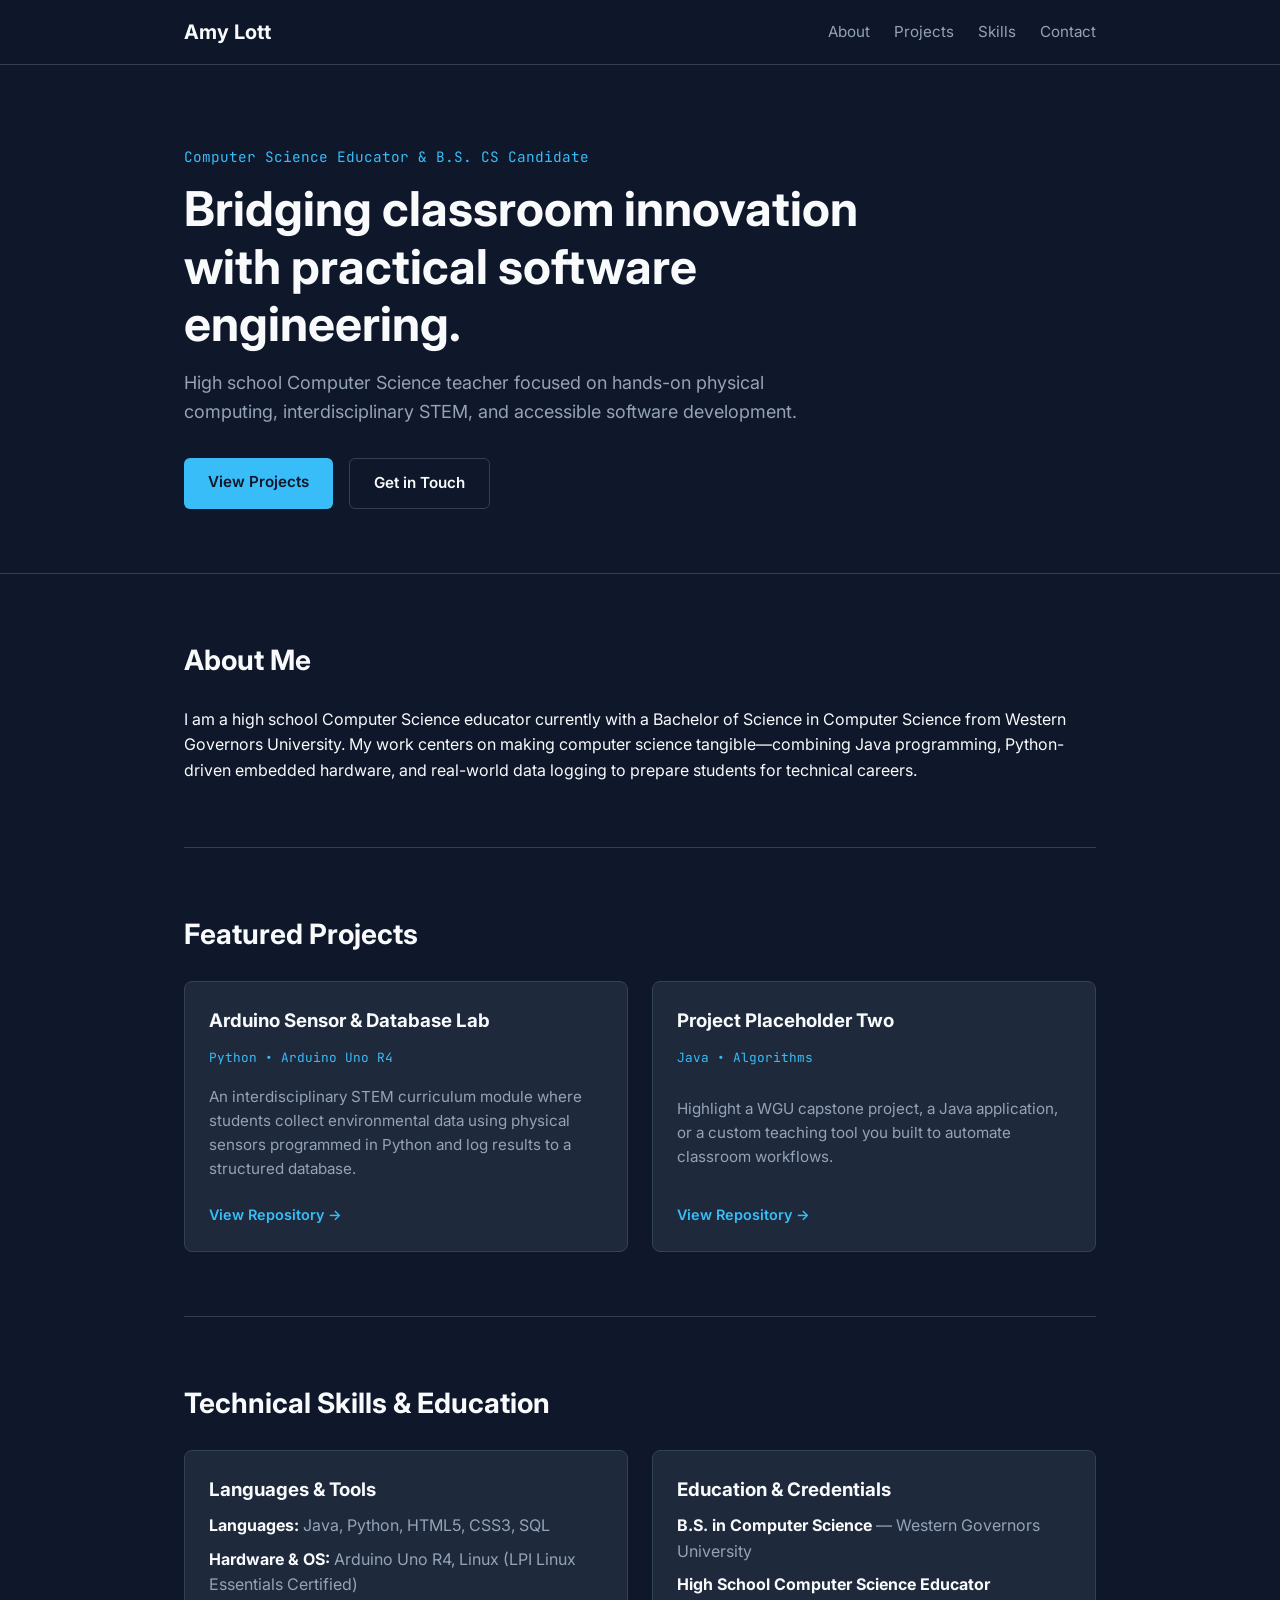
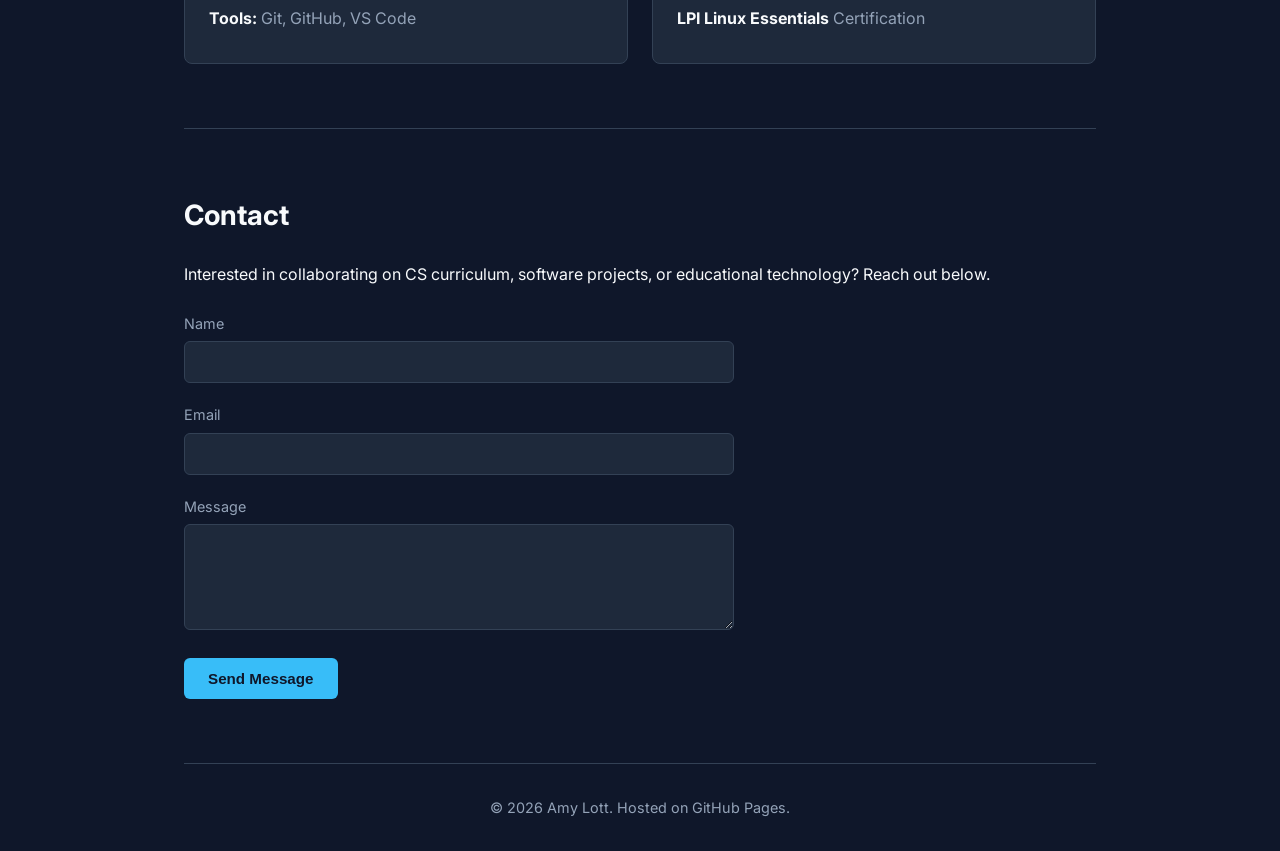
==== index.html @ 056e86eb "Fix HTML entity encoding in index.html" ====
<!DOCTYPE html>
<html lang="en">
<head>
  <meta charset="UTF-8">
  <meta name="viewport" content="width=device-width, initial-scale=1.0">
  <title>Amy Lott | Computer Science Educator & Developer</title>
  <link rel="stylesheet" href="style.css">
  <link rel="preconnect" href="https://fonts.googleapis.com">
  <link href="https://fonts.googleapis.com/css2?family=Inter:wght@400;600;700&family=JetBrains+Mono:wght@400;600&display=swap" rel="stylesheet">
</head>
<body>

  <nav class="navbar">
    <div class="container nav-content">
      <a href="#" class="logo">Amy Lott</a>
      <ul class="nav-links">
        <li><a href="#about">About</a></li>
        <li><a href="#projects">Projects</a></li>
        <li><a href="#skills">Skills</a></li>
        <li><a href="#contact">Contact</a></li>
      </ul>
    </div>
  </nav>

  <header class="hero">
    <div class="container">
      <p class="eyebrow">Computer Science Educator &amp; B.S. CS Candidate</p>
      <h1>Bridging classroom innovation with practical software engineering.</h1>
      <p class="subtitle">High school Computer Science teacher focused on hands-on physical computing, 
        interdisciplinary STEM, and accessible software development.</p>
      <div class="hero-buttons">
        <a href="#projects" class="btn primary">View Projects</a>
        <a href="#contact" class="btn secondary">Get in Touch</a>
      </div>
    </div>
  </header>

  <main class="container">
    
    <section id="about" class="section">
      <h2>About Me</h2>
      <p>
        I am a high school Computer Science educator currently with a Bachelor of Science in Computer Science from 
        Western Governors University. My work centers on making computer science tangible—combining Java programming, 
        Python-driven embedded hardware, and real-world data logging to prepare students for technical careers.
      </p>
    </section>

    <section id="projects" class="section">
      <h2>Featured Projects</h2>
      <div class="grid">
        
        <article class="card">
          <div class="card-header">
            <h3>Arduino Sensor &amp; Database Lab</h3>
            <span class="tag">Python • Arduino Uno R4</span>
          </div>
          <p>An interdisciplinary STEM curriculum module where students collect environmental data using physical 
            sensors programmed in Python and log results to a structured database.</p>
          <div class="card-links">
            <a href="https://github.com/AmyLott" target="_blank" rel="noopener">View Repository &rarr;</a>
          </div>
        </article>

        <article class="card">
          <div class="card-header">
            <h3>Project Placeholder Two</h3>
            <span class="tag">Java • Algorithms</span>
          </div>
          <p>Highlight a WGU capstone project, a Java application, or a custom teaching tool you built to automate classroom workflows.</p>
          <div class="card-links">
            <a href="https://github.com/AmyLott/arduino-sensor-sql-logger" target="_blank" rel="noopener">View Repository &rarr;</a>
          </div>
        </article>

      </div>
    </section>

    <section id="skills" class="section">
      <h2>Technical Skills &amp; Education</h2>
      <div class="grid">
        <div class="card">
          <h3>Languages &amp; Tools</h3>
          <ul class="skill-list">
            <li><strong>Languages:</strong> Java, Python, HTML5, CSS3, SQL</li>
            <li><strong>Hardware &amp; OS:</strong> Arduino Uno R4, Linux (LPI Linux Essentials Certified)</li>
            <li><strong>Tools:</strong> Git, GitHub, VS Code</li>
          </ul>
        </div>
        <div class="card">
          <h3>Education &amp; Credentials</h3>
          <ul class="skill-list">
            <li><strong>B.S. in Computer Science</strong> — Western Governors University</li>
            <li><strong>High School Computer Science Educator</strong></li>
            <li><strong>LPI Linux Essentials</strong> Certification</li>
          </ul>
        </div>
      </div>
    </section>

    <section id="contact" class="section">
      <h2>Contact</h2>
      <p>Interested in collaborating on CS curriculum, software projects, or educational technology? Reach out below.</p>
      
      <!-- Replace YOUR_FORM_ID with a free endpoint from Formspree.io, or use direct links -->
      <form action="https://formspree.io/f/YOUR_FORM_ID" method="POST" class="contact-form">
        <div class="form-group">
          <label for="name">Name</label>
          <input type="text" id="name" name="name" required>
        </div>
        <div class="form-group">
          <label for="email">Email</label>
          <input type="email" id="email" name="email" required>
        </div>
        <div class="form-group">
          <label for="message">Message</label>
          <textarea id="message" name="message" rows="5" required></textarea>
        </div>
        <button type="submit" class="btn primary">Send Message</button>
      </form>
    </section>

  </main>

  <footer>
    <div class="container">
      <p>&copy; 2026 Amy Lott. Hosted on GitHub Pages.</p>
    </div>
  </footer>

</body>
</html>
---- style.css ----
:root {
  --bg: #0f172a;
  --surface: #1e293b;
  --text: #f8fafc;
  --text-muted: #94a3b8;
  --accent: #38bdf8;
  --accent-hover: #0284c7;
  --border: #334155;
}

* {
  box-sizing: border-box;
  margin: 0;
  padding: 0;
}

html {
  scroll-behavior: smooth;
}

body {
  font-family: 'Inter', -apple-system, BlinkMacSystemFont, sans-serif;
  background-color: var(--bg);
  color: var(--text);
  line-height: 1.6;
}

.container {
  max-width: 960px;
  margin: 0 auto;
  padding: 0 1.5rem;
}

/* Navigation */
.navbar {
  position: sticky;
  top: 0;
  background: rgba(15, 23, 42, 0.9);
  backdrop-filter: blur(8px);
  border-bottom: 1px solid var(--border);
  z-index: 100;
}

.nav-content {
  display: flex;
  justify-content: space-between;
  align-items: center;
  height: 4rem;
}

.logo {
  font-weight: 700;
  font-size: 1.25rem;
  color: var(--text);
  text-decoration: none;
}

.nav-links {
  display: flex;
  list-style: none;
  gap: 1.5rem;
}

.nav-links a {
  color: var(--text-muted);
  text-decoration: none;
  font-size: 0.95rem;
  transition: color 0.2s;
}

.nav-links a:hover {
  color: var(--accent);
}

/* Hero Section */
.hero {
  padding: 5rem 0 4rem;
  border-bottom: 1px solid var(--border);
}

.eyebrow {
  font-family: 'JetBrains Mono', monospace;
  color: var(--accent);
  font-size: 0.9rem;
  margin-bottom: 0.75rem;
}

.hero h1 {
  font-size: clamp(2rem, 4vw, 3rem);
  line-height: 1.2;
  margin-bottom: 1rem;
  max-width: 750px;
}

.subtitle {
  color: var(--text-muted);
  font-size: 1.125rem;
  max-width: 650px;
  margin-bottom: 2rem;
}

.hero-buttons {
  display: flex;
  gap: 1rem;
}

.btn {
  display: inline-block;
  padding: 0.75rem 1.5rem;
  border-radius: 6px;
  font-weight: 600;
  text-decoration: none;
  cursor: pointer;
  border: none;
  font-size: 0.95rem;
  transition: all 0.2s;
}

.btn.primary {
  background-color: var(--accent);
  color: #0f172a;
}

.btn.primary:hover {
  background-color: var(--accent-hover);
  color: #fff;
}

.btn.secondary {
  background-color: transparent;
  color: var(--text);
  border: 1px solid var(--border);
}

.btn.secondary:hover {
  border-color: var(--accent);
  color: var(--accent);
}

/* Sections & Cards */
.section {
  padding: 4rem 0;
  border-bottom: 1px solid var(--border);
}

.section h2 {
  font-size: 1.75rem;
  margin-bottom: 1.5rem;
}

.grid {
  display: grid;
  grid-template-columns: repeat(auto-fit, minmax(300px, 1fr));
  gap: 1.5rem;
}

.card {
  background-color: var(--surface);
  border: 1px solid var(--border);
  border-radius: 8px;
  padding: 1.5rem;
  display: flex;
  flex-direction: column;
  justify-content: space-between;
}

.card h3 {
  margin-bottom: 0.5rem;
}

.tag {
  display: inline-block;
  font-family: 'JetBrains Mono', monospace;
  font-size: 0.8rem;
  color: var(--accent);
  margin-bottom: 1rem;
}

.card p {
  color: var(--text-muted);
  font-size: 0.95rem;
  margin-bottom: 1.25rem;
}

.card-links a {
  color: var(--accent);
  text-decoration: none;
  font-weight: 600;
  font-size: 0.9rem;
}

.skill-list {
  list-style: none;
  color: var(--text-muted);
}

.skill-list li {
  margin-bottom: 0.5rem;
}

.skill-list strong {
  color: var(--text);
}

/* Contact Form */
.contact-form {
  max-width: 550px;
  margin-top: 1.5rem;
}

.form-group {
  margin-bottom: 1.25rem;
}

.form-group label {
  display: block;
  margin-bottom: 0.4rem;
  font-size: 0.9rem;
  color: var(--text-muted);
}

.form-group input,
.form-group textarea {
  width: 100%;
  padding: 0.75rem;
  border-radius: 6px;
  border: 1px solid var(--border);
  background-color: var(--surface);
  color: var(--text);
  font-family: inherit;
}

.form-group input:focus,
.form-group textarea:focus {
  outline: none;
  border-color: var(--accent);
}

footer {
  padding: 2rem 0;
  text-align: center;
  color: var(--text-muted);
  font-size: 0.9rem;
}
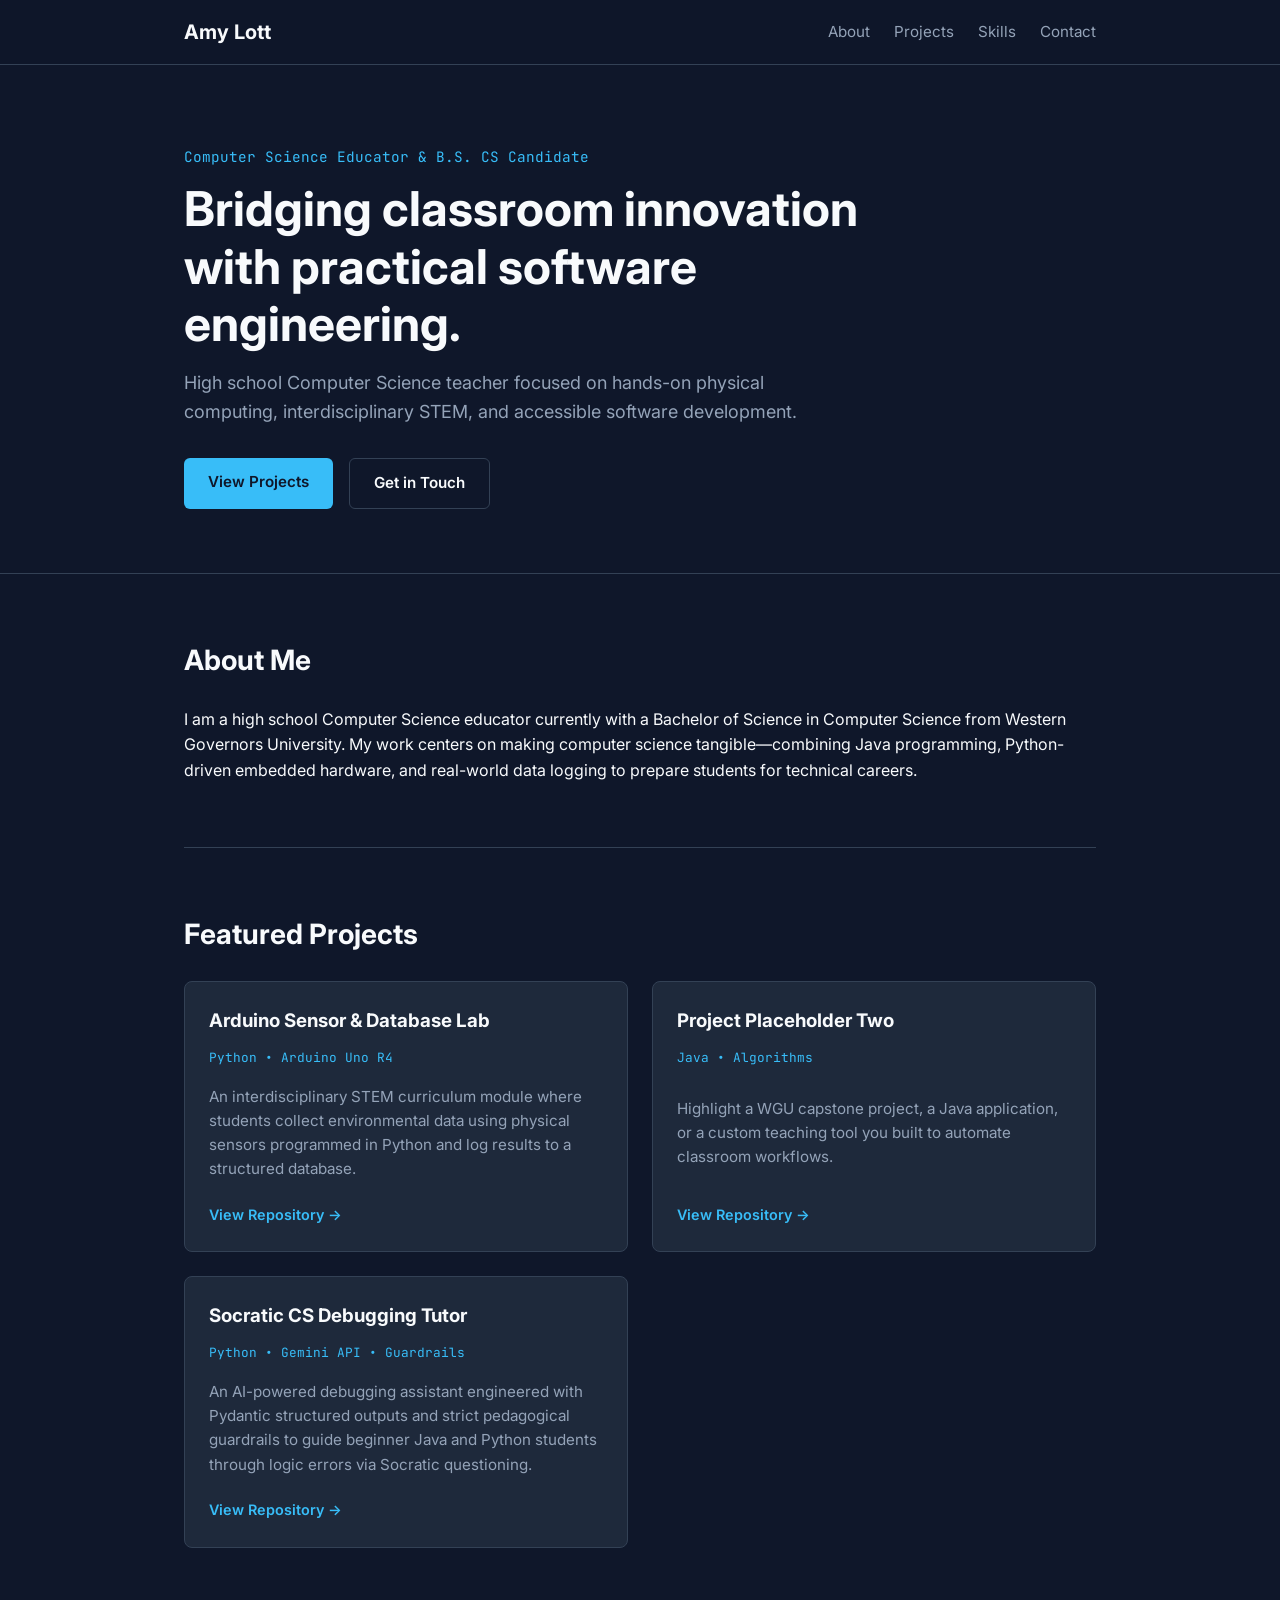
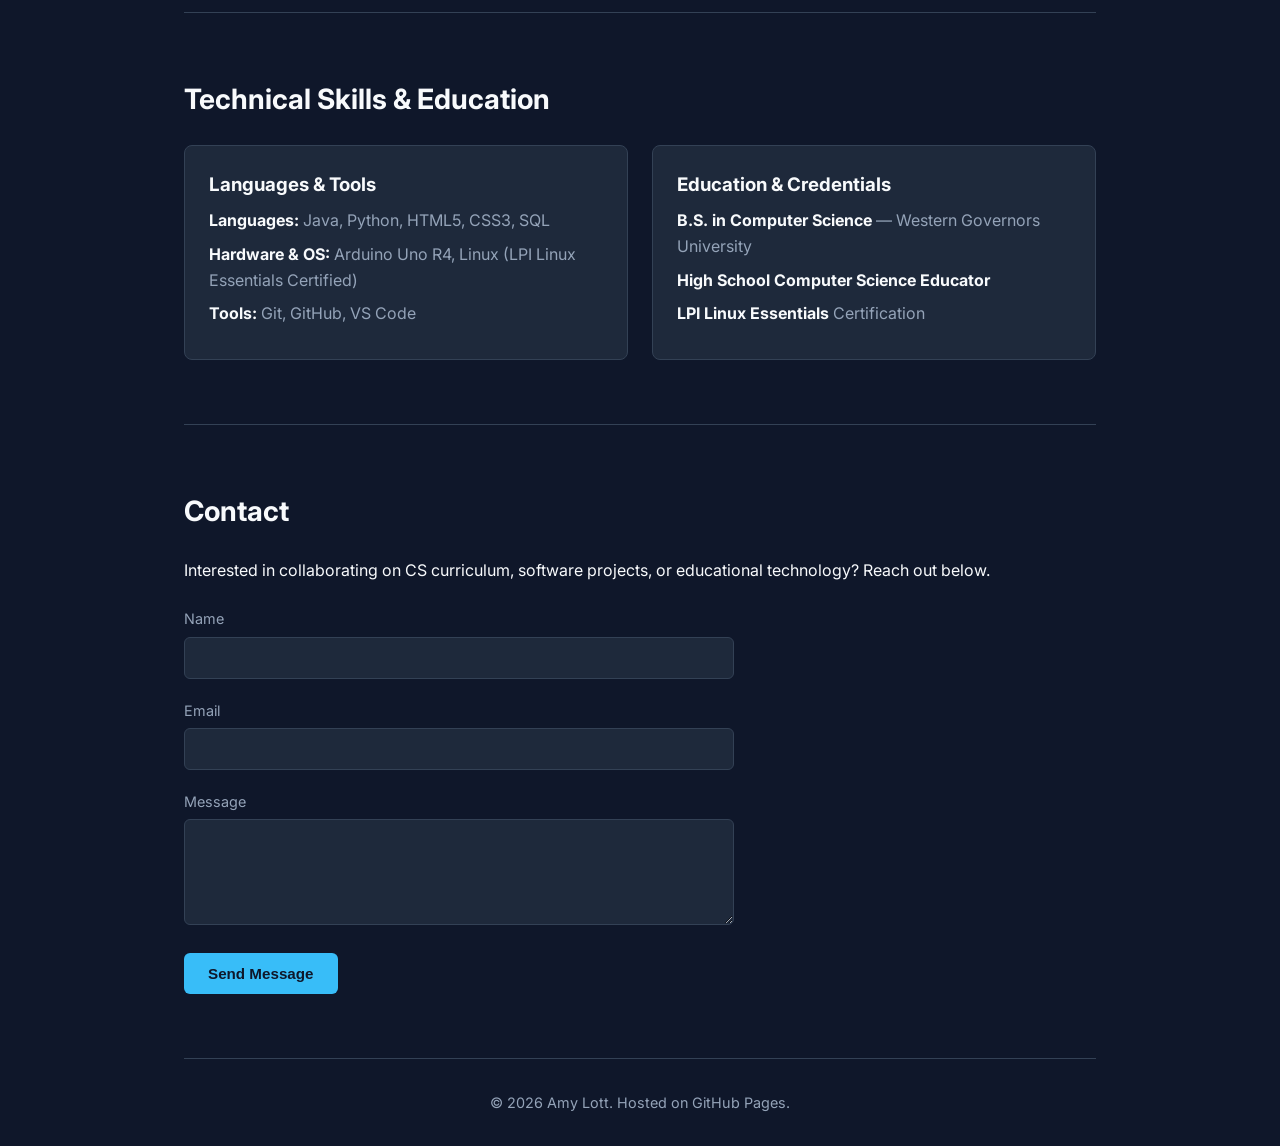
==== commit 8748aaf1: "Add new project: Socratic CS Debugging Tutor Added a new project section for 'Socratic CS Debugging " ====
--- a/index.html
+++ b/index.html
@@ -58,7 +58,7 @@
           <p>An interdisciplinary STEM curriculum module where students collect environmental data using physical 
             sensors programmed in Python and log results to a structured database.</p>
           <div class="card-links">
-            <a href="https://github.com/AmyLott" target="_blank" rel="noopener">View Repository &rarr;</a>
+            <a href="https://github.com/AmyLott/arduino-sensor-sql-logger" target="_blank" rel="noopener">View Repository &rarr;</a>
           </div>
         </article>
 
@@ -69,9 +69,20 @@
           </div>
           <p>Highlight a WGU capstone project, a Java application, or a custom teaching tool you built to automate classroom workflows.</p>
           <div class="card-links">
-            <a href="https://github.com/AmyLott/arduino-sensor-sql-logger" target="_blank" rel="noopener">View Repository &rarr;</a>
+            <a href="https://github.com/AmyLott/java-mastery-tracker" target="_blank" rel="noopener">View Repository &rarr;</a>
           </div>
         </article>
+
+        <article class="card">
+  <div class="card-header">
+    <h3>Socratic CS Debugging Tutor</h3>
+    <span class="tag">Python • Gemini API • Guardrails</span>
+  </div>
+  <p>An AI-powered debugging assistant engineered with Pydantic structured outputs and strict pedagogical guardrails to guide beginner Java and Python students through logic errors via Socratic questioning.</p>
+  <div class="card-links">
+    <a href="https://github.com/AmyLott/socratic-cs-tutor" target="_blank" rel="noopener">View Repository &rarr;</a>
+  </div>
+</article>
 
       </div>
     </section>
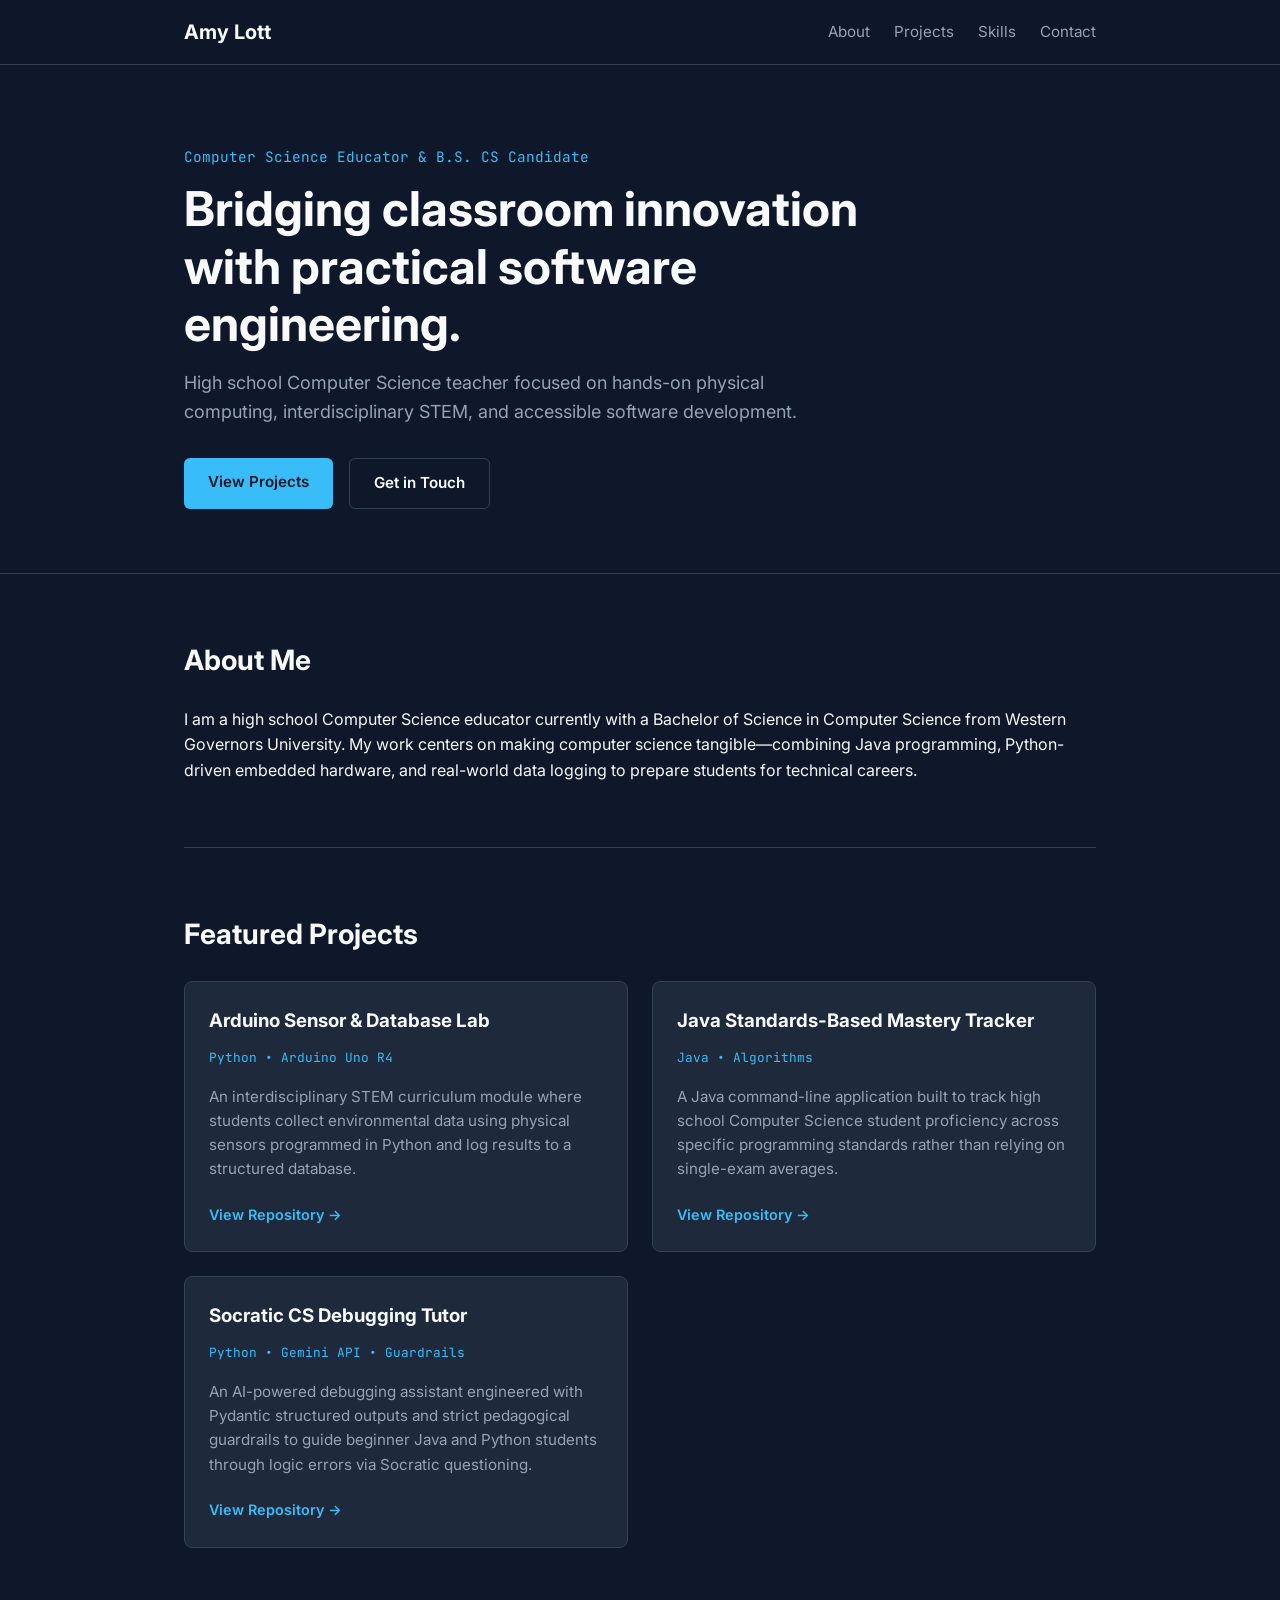
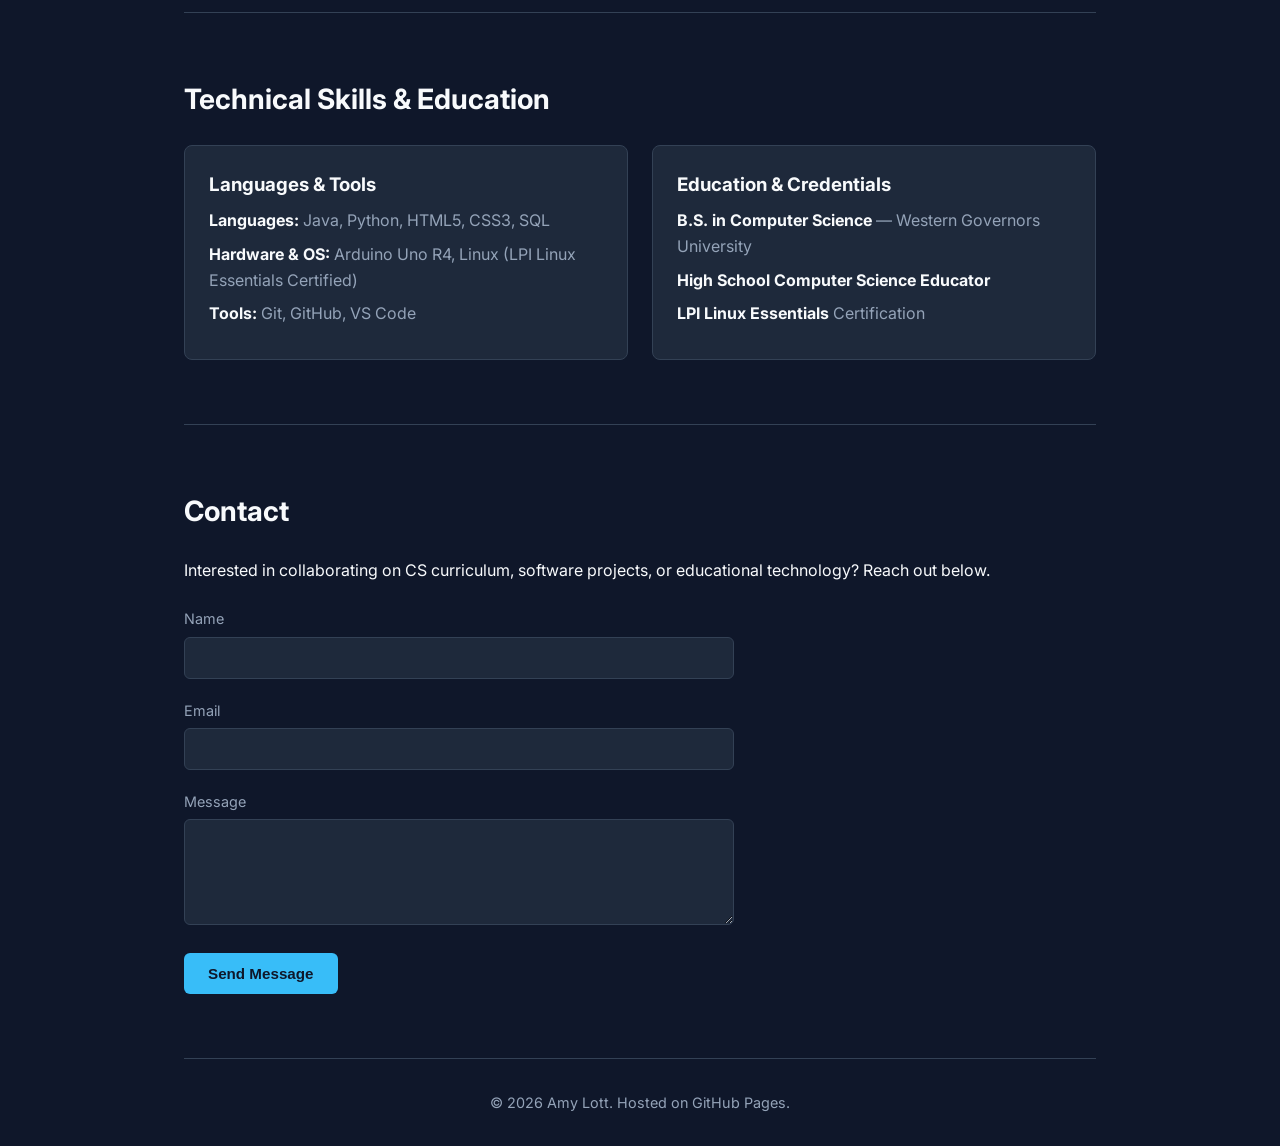
==== commit 0e3326cc: "Fix HTML encoding issues in index.html" ====
--- a/index.html
+++ b/index.html
@@ -64,10 +64,10 @@
 
         <article class="card">
           <div class="card-header">
-            <h3>Project Placeholder Two</h3>
+            <h3>Java Standards-Based Mastery Tracker</h3>
             <span class="tag">Java • Algorithms</span>
           </div>
-          <p>Highlight a WGU capstone project, a Java application, or a custom teaching tool you built to automate classroom workflows.</p>
+          <p>A Java command-line application built to track high school Computer Science student proficiency across specific programming standards rather than relying on single-exam averages.</p>
           <div class="card-links">
             <a href="https://github.com/AmyLott/java-mastery-tracker" target="_blank" rel="noopener">View Repository &rarr;</a>
           </div>
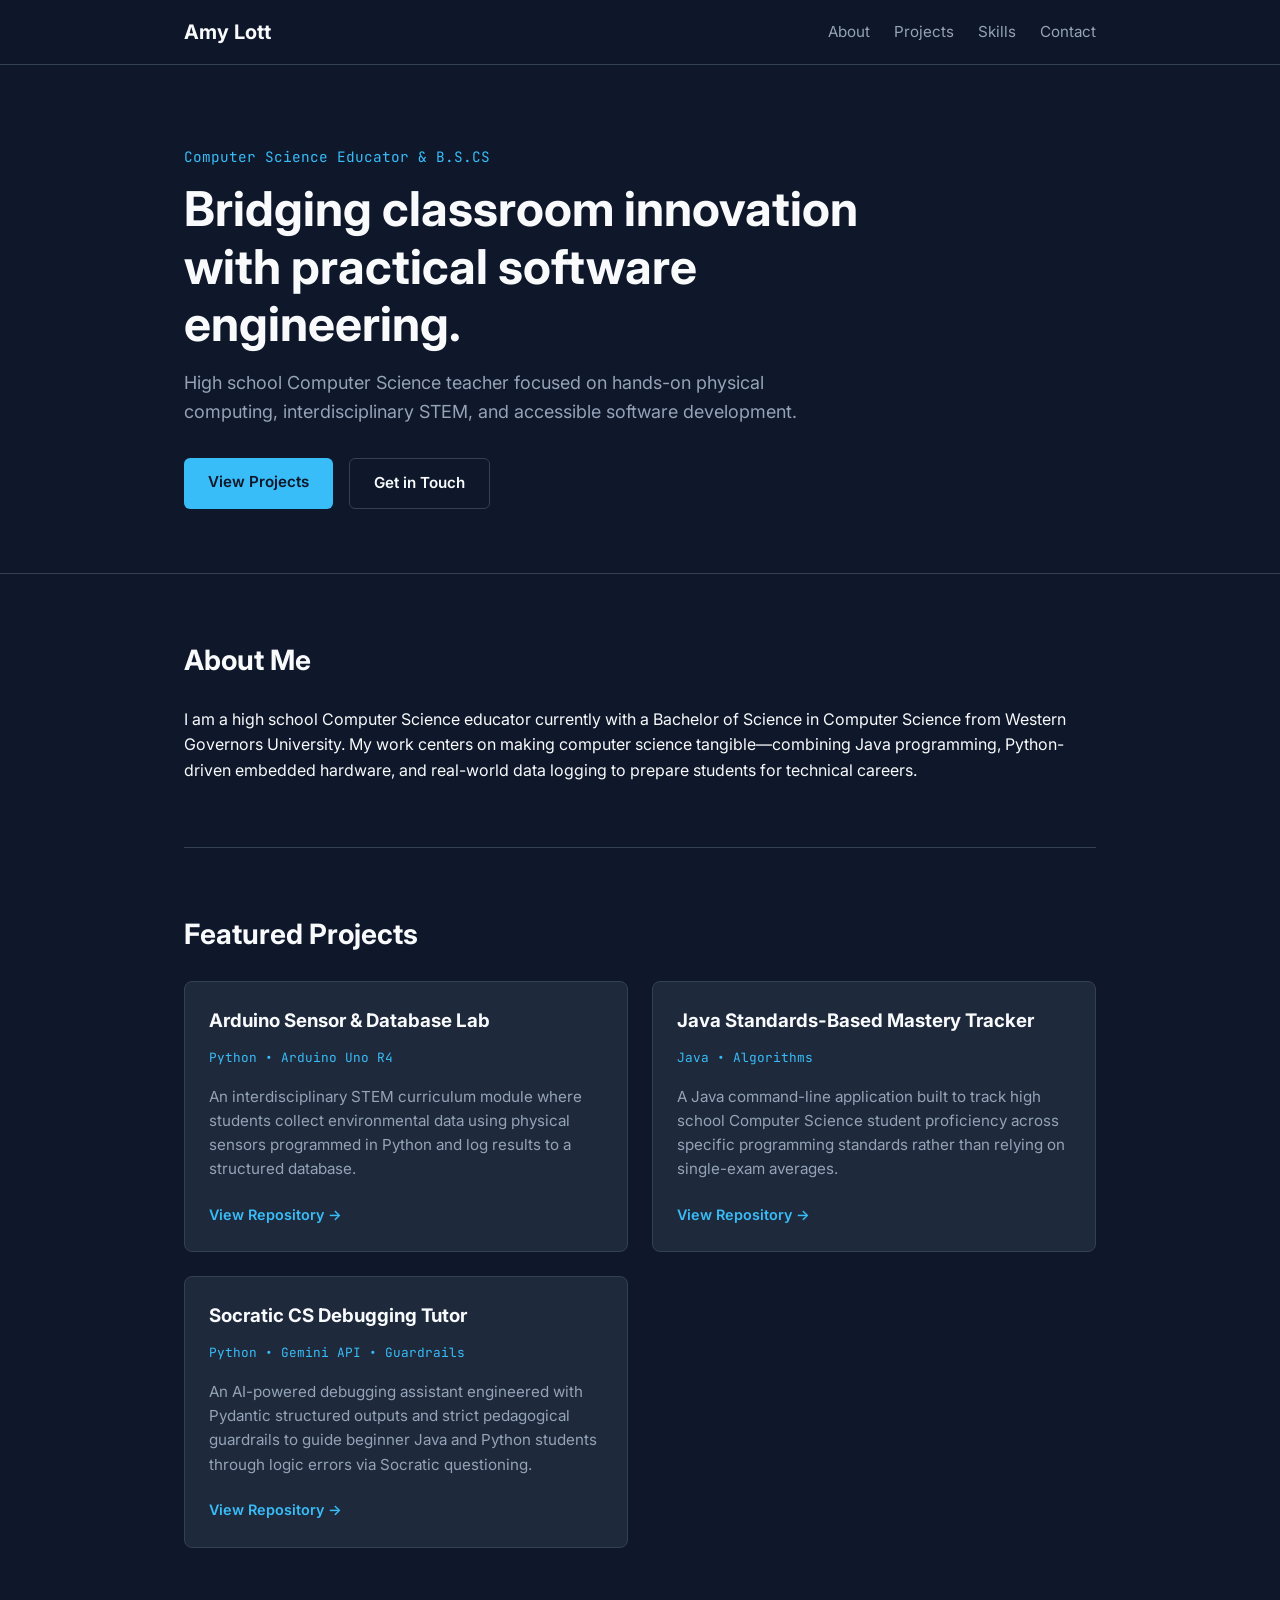
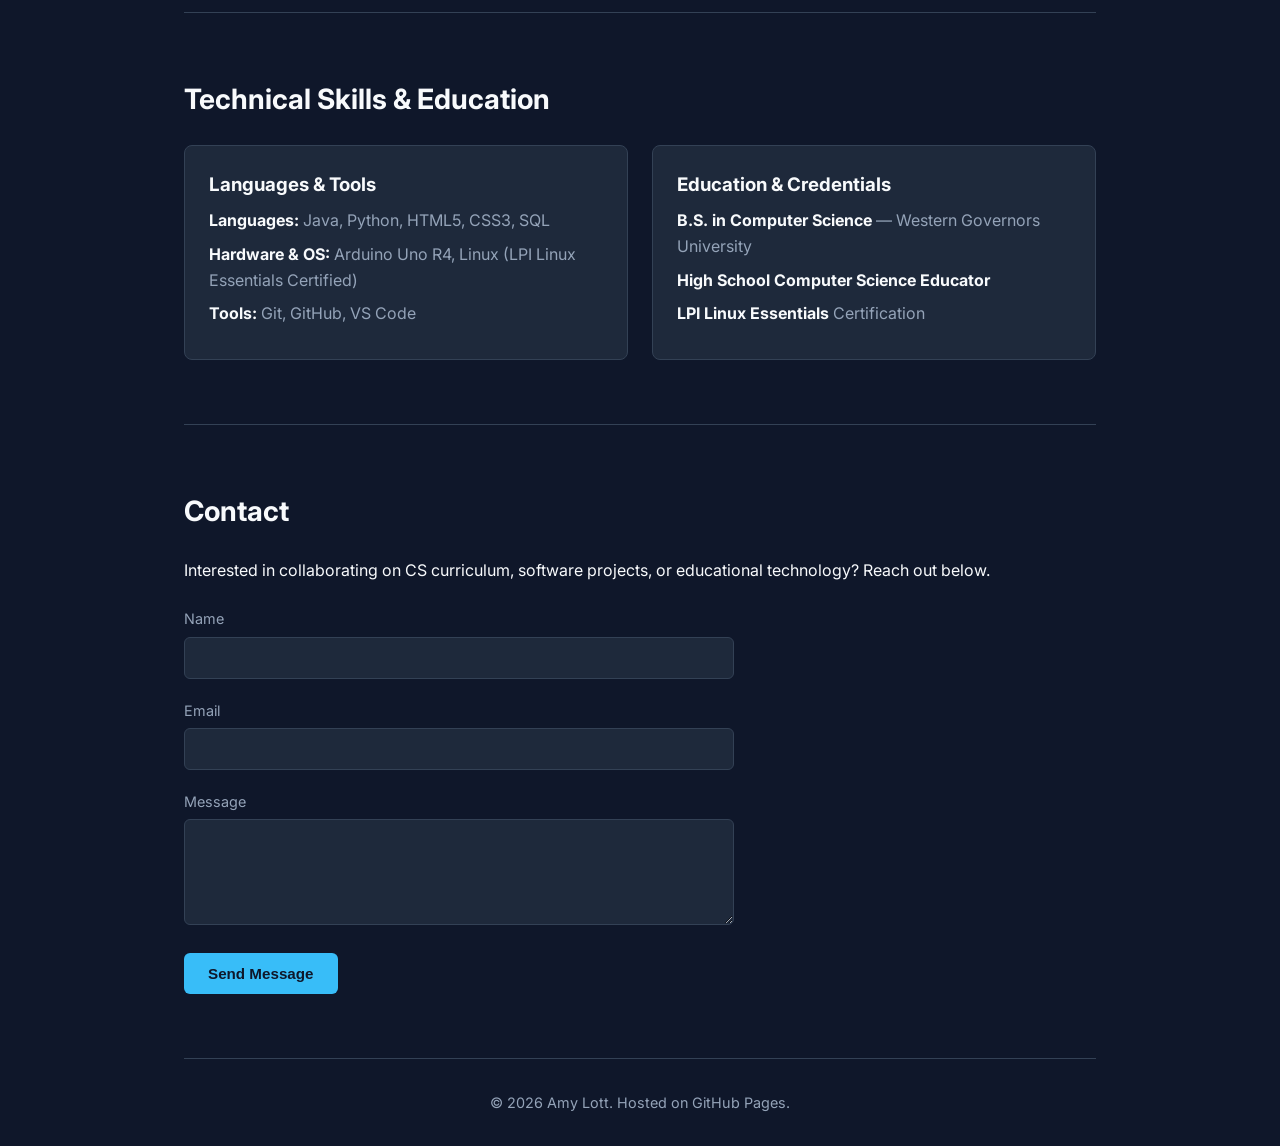
==== commit e6f47657: "Fix HTML encoding issues in index.html" ====
--- a/index.html
+++ b/index.html
@@ -24,7 +24,7 @@
 
   <header class="hero">
     <div class="container">
-      <p class="eyebrow">Computer Science Educator &amp; B.S. CS Candidate</p>
+      <p class="eyebrow">Computer Science Educator &amp; B.S.CS</p>
       <h1>Bridging classroom innovation with practical software engineering.</h1>
       <p class="subtitle">High school Computer Science teacher focused on hands-on physical computing, 
         interdisciplinary STEM, and accessible software development.</p>
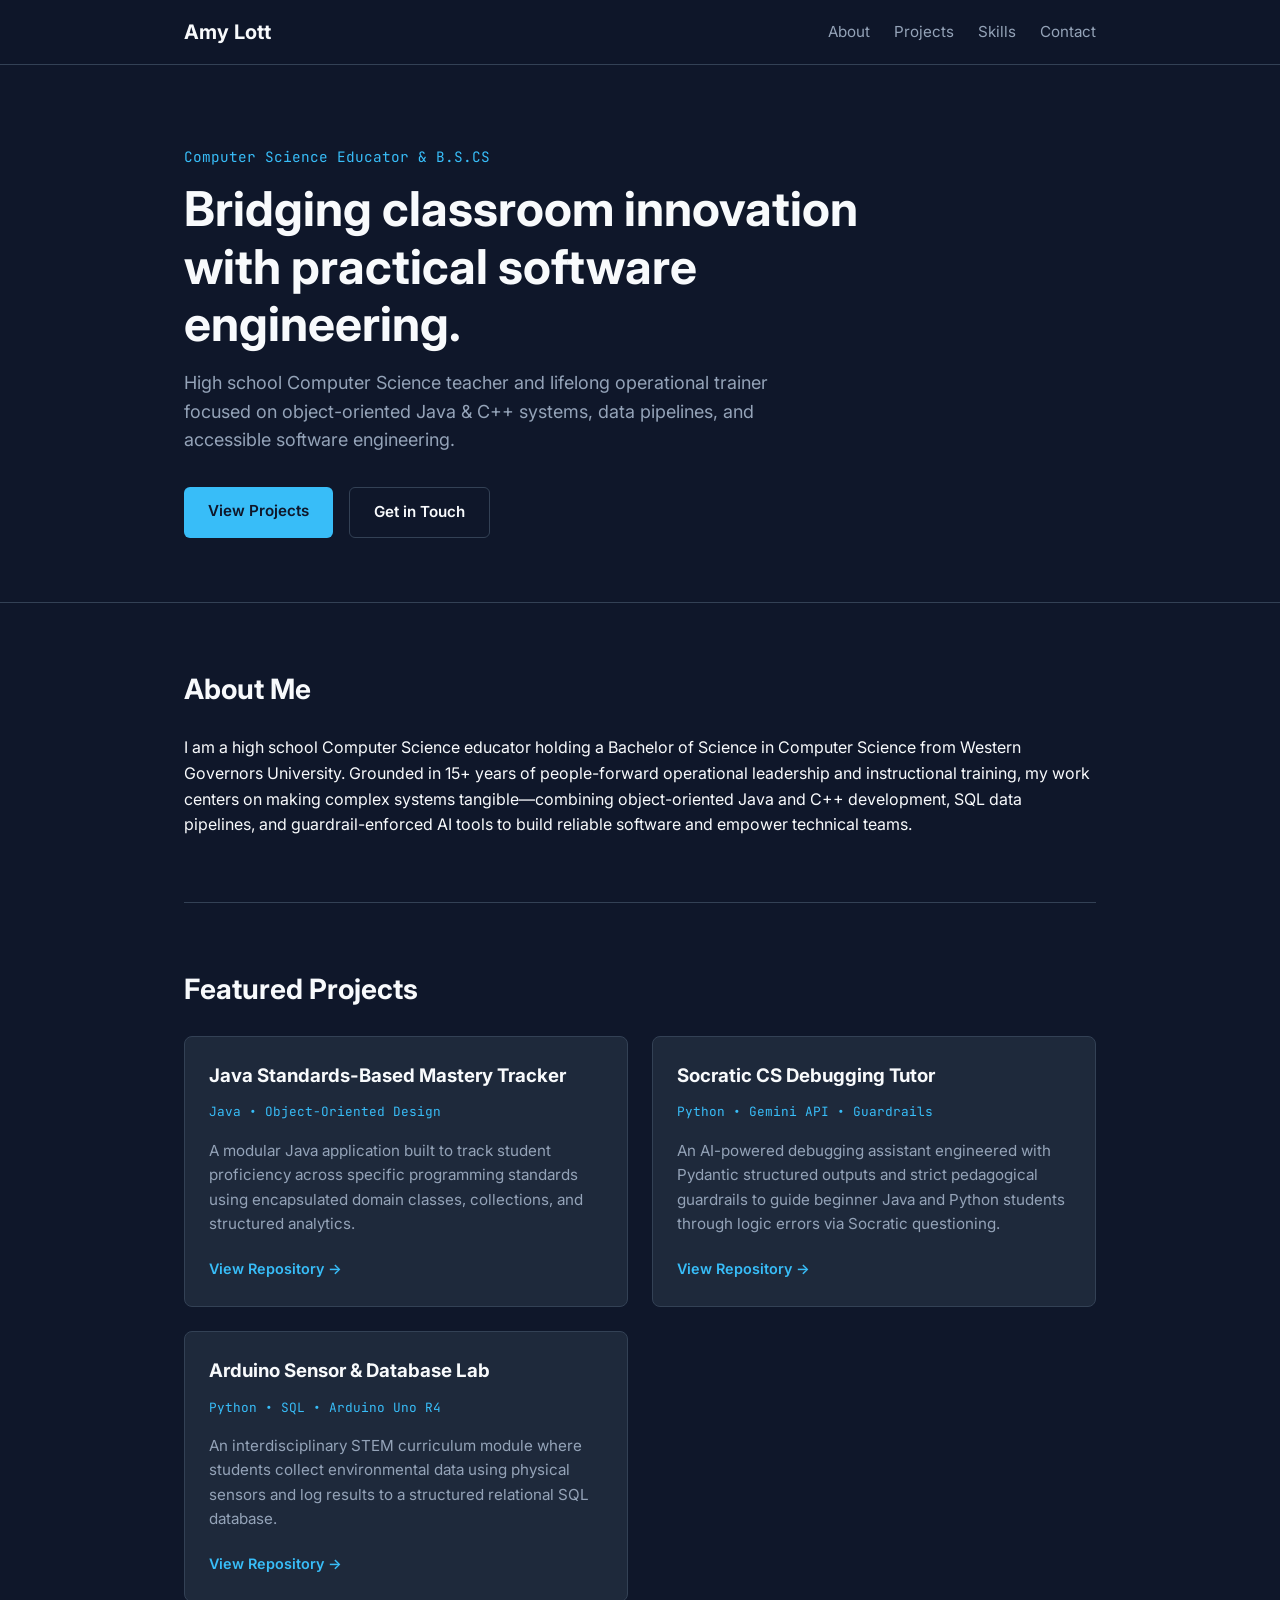
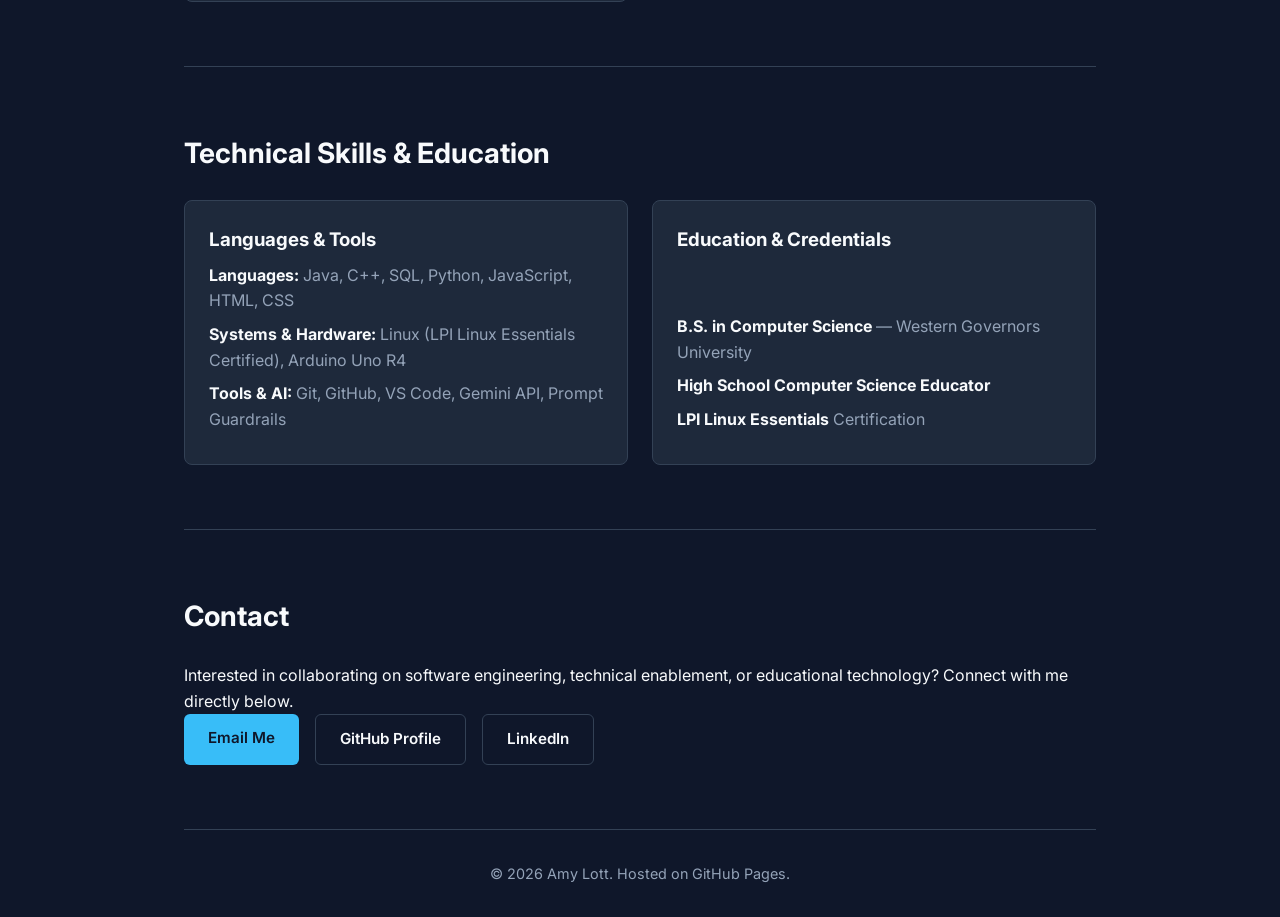
==== commit 77a18084: "Revise index.html with updated personal and project info Updated content and structure of the index." ====
--- a/index.html
+++ b/index.html
@@ -1,143 +1,128 @@
 <!DOCTYPE html>
 <html lang="en">
 <head>
-  <meta charset="UTF-8">
-  <meta name="viewport" content="width=device-width, initial-scale=1.0">
-  <title>Amy Lott | Computer Science Educator & Developer</title>
-  <link rel="stylesheet" href="style.css">
-  <link rel="preconnect" href="https://fonts.googleapis.com">
-  <link href="https://fonts.googleapis.com/css2?family=Inter:wght@400;600;700&family=JetBrains+Mono:wght@400;600&display=swap" rel="stylesheet">
+    <meta charset="UTF-8">
+    <meta name="viewport" content="width=device-width, initial-scale=1.0">
+    <title>Amy Lott | Computer Science Educator &amp; Developer</title>
+    <link rel="stylesheet" href="style.css">
+    <link rel="preconnect" href="https://fonts.googleapis.com">
+    <link href="https://fonts.googleapis.com/css2?family=Inter:wght@400;600;700&family=JetBrains+Mono:wght@400;600&display=swap" rel="stylesheet">
 </head>
 <body>
 
-  <nav class="navbar">
-    <div class="container nav-content">
-      <a href="#" class="logo">Amy Lott</a>
-      <ul class="nav-links">
-        <li><a href="#about">About</a></li>
-        <li><a href="#projects">Projects</a></li>
-        <li><a href="#skills">Skills</a></li>
-        <li><a href="#contact">Contact</a></li>
-      </ul>
-    </div>
-  </nav>
+    <nav class="navbar">
+        <div class="container nav-content">
+            <a href="#" class="logo">Amy Lott</a>
+            <ul class="nav-links">
+                <li><a href="#about">About</a></li>
+                <li><a href="#projects">Projects</a></li>
+                <li><a href="#skills">Skills</a></li>
+                <li><a href="#contact">Contact</a></li>
+            </ul>
+        </div>
+    </nav>
 
-  <header class="hero">
-    <div class="container">
-      <p class="eyebrow">Computer Science Educator &amp; B.S.CS</p>
-      <h1>Bridging classroom innovation with practical software engineering.</h1>
-      <p class="subtitle">High school Computer Science teacher focused on hands-on physical computing, 
-        interdisciplinary STEM, and accessible software development.</p>
-      <div class="hero-buttons">
-        <a href="#projects" class="btn primary">View Projects</a>
-        <a href="#contact" class="btn secondary">Get in Touch</a>
-      </div>
-    </div>
-  </header>
+    <header class="hero">
+        <div class="container">
+            <p class="eyebrow">Computer Science Educator &amp; B.S.CS</p>
+            <h1>Bridging classroom innovation with practical software engineering.</h1>
+            <p class="subtitle">High school Computer Science teacher and lifelong operational trainer focused on object-oriented Java &amp; C++ systems, data pipelines, and accessible software engineering.</p>
+            <div class="hero-buttons">
+                <a href="#projects" class="btn primary">View Projects</a>
+                <a href="#contact" class="btn secondary">Get in Touch</a>
+            </div>
+        </div>
+    </header>
 
-  <main class="container">
-    
-    <section id="about" class="section">
-      <h2>About Me</h2>
-      <p>
-        I am a high school Computer Science educator currently with a Bachelor of Science in Computer Science from 
-        Western Governors University. My work centers on making computer science tangible—combining Java programming, 
-        Python-driven embedded hardware, and real-world data logging to prepare students for technical careers.
-      </p>
-    </section>
+    <main class="container">
+        <section id="about" class="section">
+            <h2>About Me</h2>
+            <p>
+                I am a high school Computer Science educator holding a Bachelor of Science in Computer Science from 
+                Western Governors University. Grounded in 15+ years of people-forward operational leadership and instructional training, 
+                my work centers on making complex systems tangible—combining object-oriented Java and C++ development, 
+                SQL data pipelines, and guardrail-enforced AI tools to build reliable software and empower technical teams.
+            </p>
+        </section>
 
-    <section id="projects" class="section">
-      <h2>Featured Projects</h2>
-      <div class="grid">
-        
-        <article class="card">
-          <div class="card-header">
-            <h3>Arduino Sensor &amp; Database Lab</h3>
-            <span class="tag">Python • Arduino Uno R4</span>
-          </div>
-          <p>An interdisciplinary STEM curriculum module where students collect environmental data using physical 
-            sensors programmed in Python and log results to a structured database.</p>
-          <div class="card-links">
-            <a href="https://github.com/AmyLott/arduino-sensor-sql-logger" target="_blank" rel="noopener">View Repository &rarr;</a>
-          </div>
-        </article>
+        <section id="projects" class="section">
+            <h2>Featured Projects</h2>
+            <div class="grid">
+                
+                <article class="card">
+                    <div class="card-header">
+                        <h3>Java Standards-Based Mastery Tracker</h3>
+                        <span class="tag">Java • Object-Oriented Design</span>
+                    </div>
+                    <p>A modular Java application built to track student proficiency across specific programming standards using encapsulated domain classes, collections, and structured analytics.</p>
+                    <div class="card-links">
+                        <a href="https://github.com/AmyLott/java-mastery-tracker" target="_blank" rel="noopener">View Repository &rarr;</a>
+                    </div>
+                </article>
 
-        <article class="card">
-          <div class="card-header">
-            <h3>Java Standards-Based Mastery Tracker</h3>
-            <span class="tag">Java • Algorithms</span>
-          </div>
-          <p>A Java command-line application built to track high school Computer Science student proficiency across specific programming standards rather than relying on single-exam averages.</p>
-          <div class="card-links">
-            <a href="https://github.com/AmyLott/java-mastery-tracker" target="_blank" rel="noopener">View Repository &rarr;</a>
-          </div>
-        </article>
+                <article class="card">
+                    <div class="card-header">
+                        <h3>Socratic CS Debugging Tutor</h3>
+                        <span class="tag">Python • Gemini API • Guardrails</span>
+                    </div>
+                    <p>An AI-powered debugging assistant engineered with Pydantic structured outputs and strict pedagogical guardrails to guide beginner Java and Python students through logic errors via Socratic questioning.</p>
+                    <div class="card-links">
+                        <a href="https://github.com/AmyLott/socratic-cs-tutor" target="_blank" rel="noopener">View Repository &rarr;</a>
+                    </div>
+                </article>
 
-        <article class="card">
-  <div class="card-header">
-    <h3>Socratic CS Debugging Tutor</h3>
-    <span class="tag">Python • Gemini API • Guardrails</span>
-  </div>
-  <p>An AI-powered debugging assistant engineered with Pydantic structured outputs and strict pedagogical guardrails to guide beginner Java and Python students through logic errors via Socratic questioning.</p>
-  <div class="card-links">
-    <a href="https://github.com/AmyLott/socratic-cs-tutor" target="_blank" rel="noopener">View Repository &rarr;</a>
-  </div>
-</article>
+                <article class="card">
+                    <div class="card-header">
+                        <h3>Arduino Sensor &amp; Database Lab</h3>
+                        <span class="tag">Python • SQL • Arduino Uno R4</span>
+                    </div>
+                    <p>An interdisciplinary STEM curriculum module where students collect environmental data using physical sensors and log results to a structured relational SQL database.</p>
+                    <div class="card-links">
+                        <a href="https://github.com/AmyLott/arduino-sensor-sql-logger" target="_blank" rel="noopener">View Repository &rarr;</a>
+                    </div>
+                </article>
 
-      </div>
-    </section>
+            </div>
+        </section>
 
-    <section id="skills" class="section">
-      <h2>Technical Skills &amp; Education</h2>
-      <div class="grid">
-        <div class="card">
-          <h3>Languages &amp; Tools</h3>
-          <ul class="skill-list">
-            <li><strong>Languages:</strong> Java, Python, HTML5, CSS3, SQL</li>
-            <li><strong>Hardware &amp; OS:</strong> Arduino Uno R4, Linux (LPI Linux Essentials Certified)</li>
-            <li><strong>Tools:</strong> Git, GitHub, VS Code</li>
-          </ul>
+        <section id="skills" class="section">
+            <h2>Technical Skills &amp; Education</h2>
+            <div class="grid">
+                <div class="card">
+                    <h3>Languages &amp; Tools</h3>
+                    <ul class="skill-list">
+                        <li><strong>Languages:</strong> Java, C++, SQL, Python, JavaScript, HTML, CSS</li>
+                        <li><strong>Systems &amp; Hardware:</strong> Linux (LPI Linux Essentials Certified), Arduino Uno R4</li>
+                        <li><strong>Tools &amp; AI:</strong> Git, GitHub, VS Code, Gemini API, Prompt Guardrails</li>
+                    </ul>
+                </div>
+                <div class="card">
+                    <h3>Education &amp; Credentials</h3>
+                    <ul class="skill-list">
+                        <li><strong>B.S. in Computer Science</strong> — Western Governors University</li>
+                        <li><strong>High School Computer Science Educator</strong></li>
+                        <li><strong>LPI Linux Essentials</strong> Certification</li>
+                    </ul>
+                </div>
+            </div>
+        </section>
+
+        <section id="contact" class="section">
+            <h2>Contact</h2>
+            <p>Interested in collaborating on software engineering, technical enablement, or educational technology? Connect with me directly below.</p>
+            <div class="hero-buttons">
+                <a href="mailto:amydlott@gmail.com" class="btn primary">Email Me</a>
+                <a href="https://github.com/AmyLott" target="_blank" rel="noopener" class="btn secondary">GitHub Profile</a>
+                <a href="https://www.linkedin.com/in/amy-lott" target="_blank" rel="noopener" class="btn secondary">LinkedIn</a>
+            </div>
+        </section>
+    </main>
+
+    <footer>
+        <div class="container">
+            <p>&copy; 2026 Amy Lott. Hosted on GitHub Pages.</p>
         </div>
-        <div class="card">
-          <h3>Education &amp; Credentials</h3>
-          <ul class="skill-list">
-            <li><strong>B.S. in Computer Science</strong> — Western Governors University</li>
-            <li><strong>High School Computer Science Educator</strong></li>
-            <li><strong>LPI Linux Essentials</strong> Certification</li>
-          </ul>
-        </div>
-      </div>
-    </section>
-
-    <section id="contact" class="section">
-      <h2>Contact</h2>
-      <p>Interested in collaborating on CS curriculum, software projects, or educational technology? Reach out below.</p>
-      
-      <!-- Replace YOUR_FORM_ID with a free endpoint from Formspree.io, or use direct links -->
-      <form action="https://formspree.io/f/YOUR_FORM_ID" method="POST" class="contact-form">
-        <div class="form-group">
-          <label for="name">Name</label>
-          <input type="text" id="name" name="name" required>
-        </div>
-        <div class="form-group">
-          <label for="email">Email</label>
-          <input type="email" id="email" name="email" required>
-        </div>
-        <div class="form-group">
-          <label for="message">Message</label>
-          <textarea id="message" name="message" rows="5" required></textarea>
-        </div>
-        <button type="submit" class="btn primary">Send Message</button>
-      </form>
-    </section>
-
-  </main>
-
-  <footer>
-    <div class="container">
-      <p>&copy; 2026 Amy Lott. Hosted on GitHub Pages.</p>
-    </div>
-  </footer>
+    </footer>
 
 </body>
 </html>
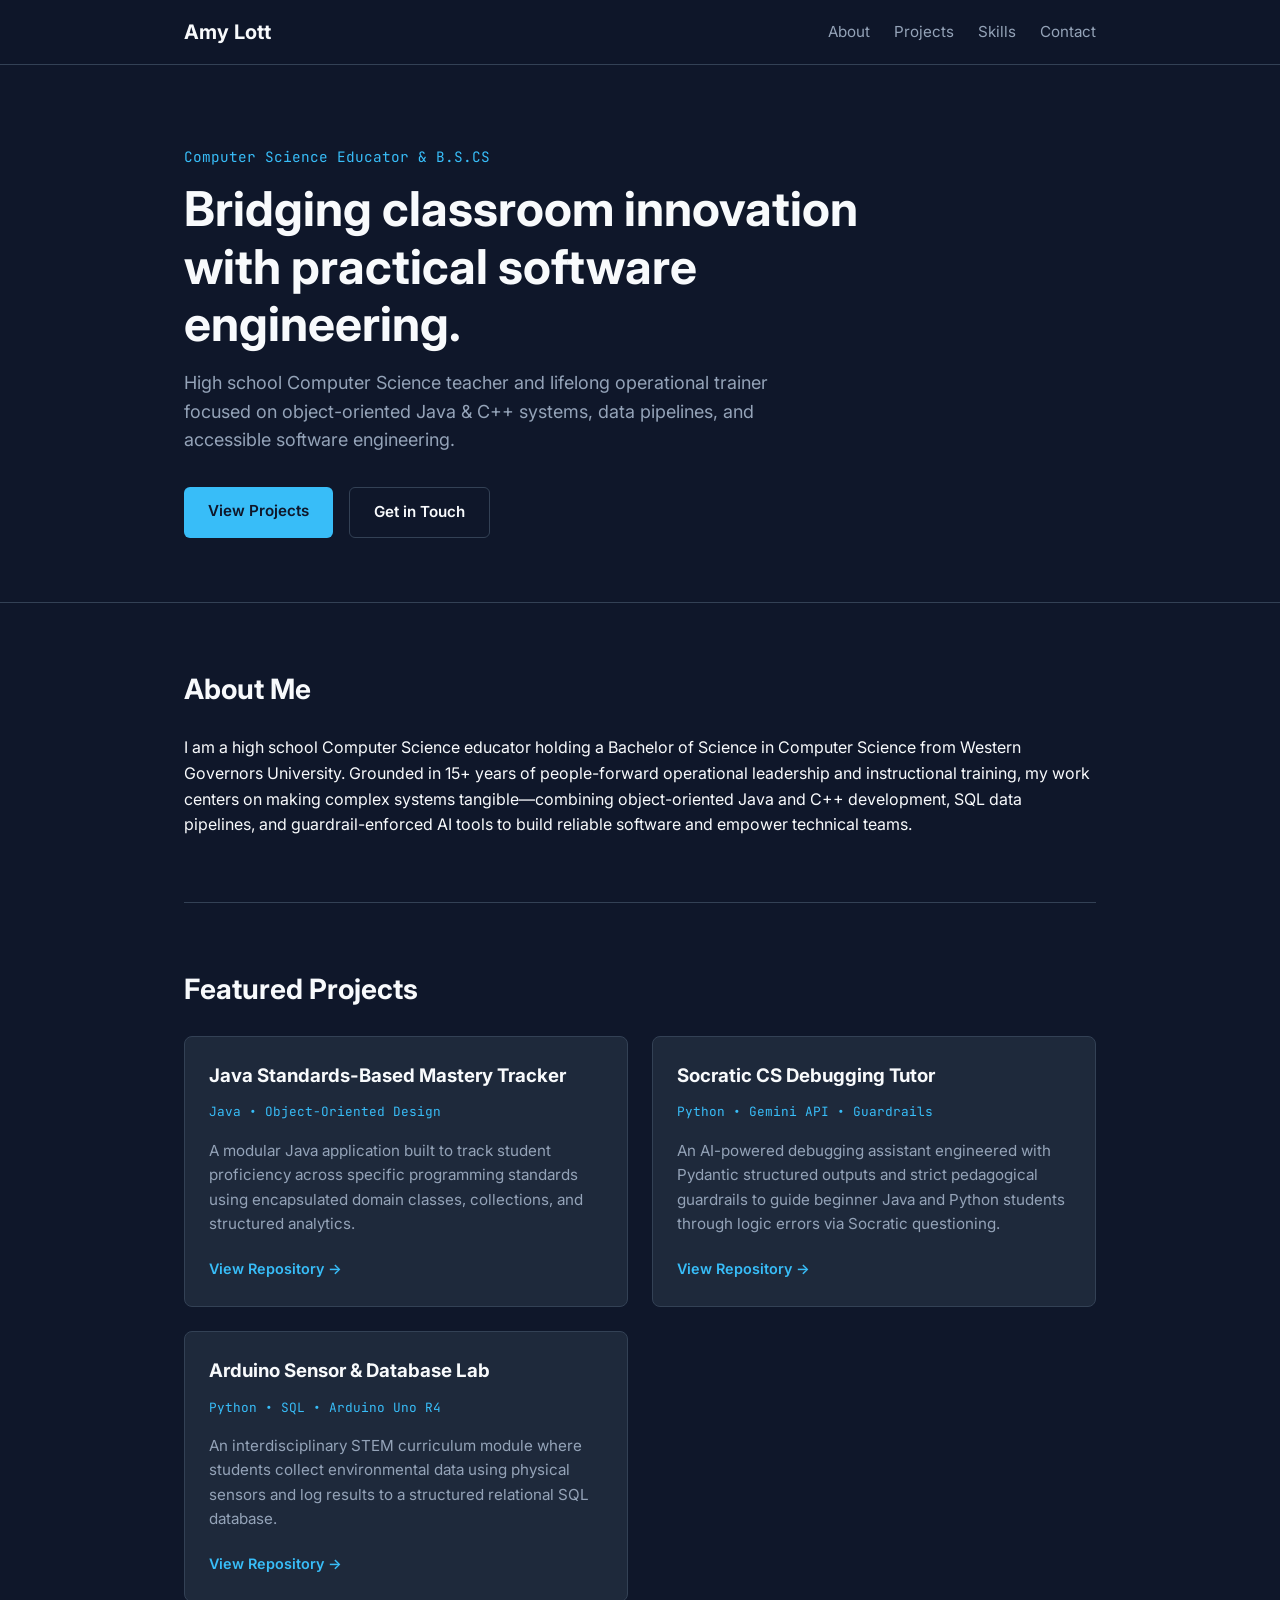
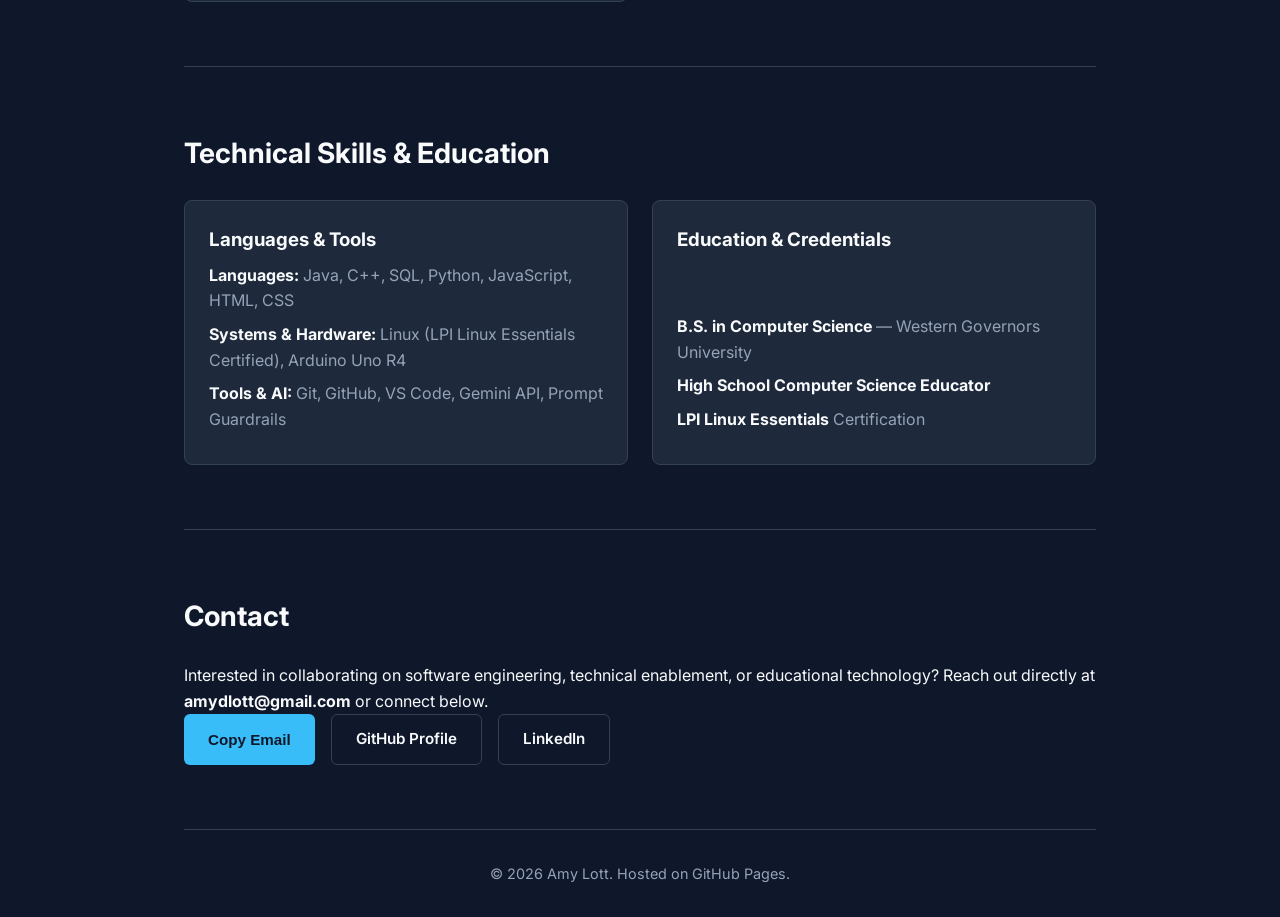
==== commit ed76625f: "Fix HTML character encoding issues" ====
--- a/index.html
+++ b/index.html
@@ -109,9 +109,9 @@
 
         <section id="contact" class="section">
             <h2>Contact</h2>
-            <p>Interested in collaborating on software engineering, technical enablement, or educational technology? Connect with me directly below.</p>
+            <p>Interested in collaborating on software engineering, technical enablement, or educational technology? Reach out directly at <strong>amydlott@gmail.com</strong> or connect below.</p>
             <div class="hero-buttons">
-                <a href="mailto:amydlott@gmail.com" class="btn primary">Email Me</a>
+                <button type="button" class="btn primary" id="copy-email-btn" onclick="navigator.clipboard.writeText('amydlott@gmail.com'); this.textContent='Copied: amydlott@gmail.com'; setTimeout(() => this.textContent='Copy Email', 3000);">Copy Email</button>
                 <a href="https://github.com/AmyLott" target="_blank" rel="noopener" class="btn secondary">GitHub Profile</a>
                 <a href="https://www.linkedin.com/in/amy-lott" target="_blank" rel="noopener" class="btn secondary">LinkedIn</a>
             </div>
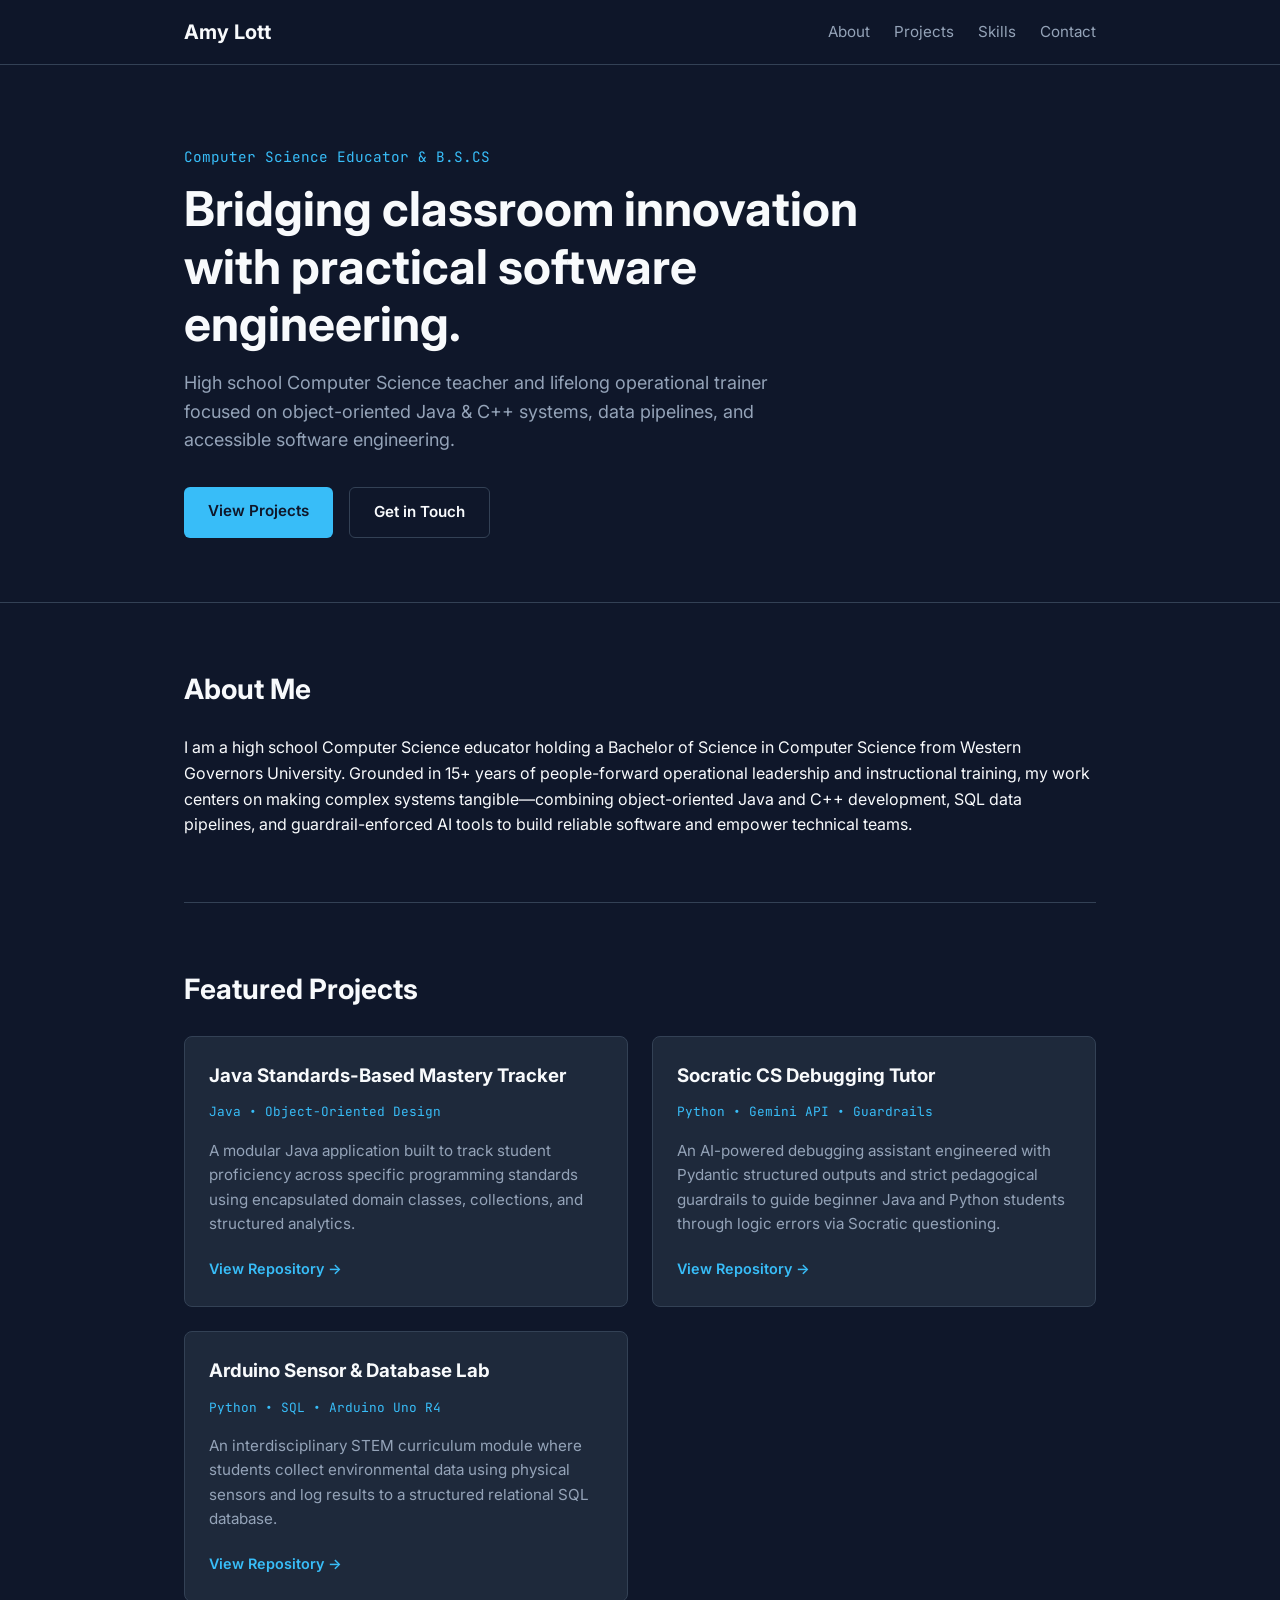
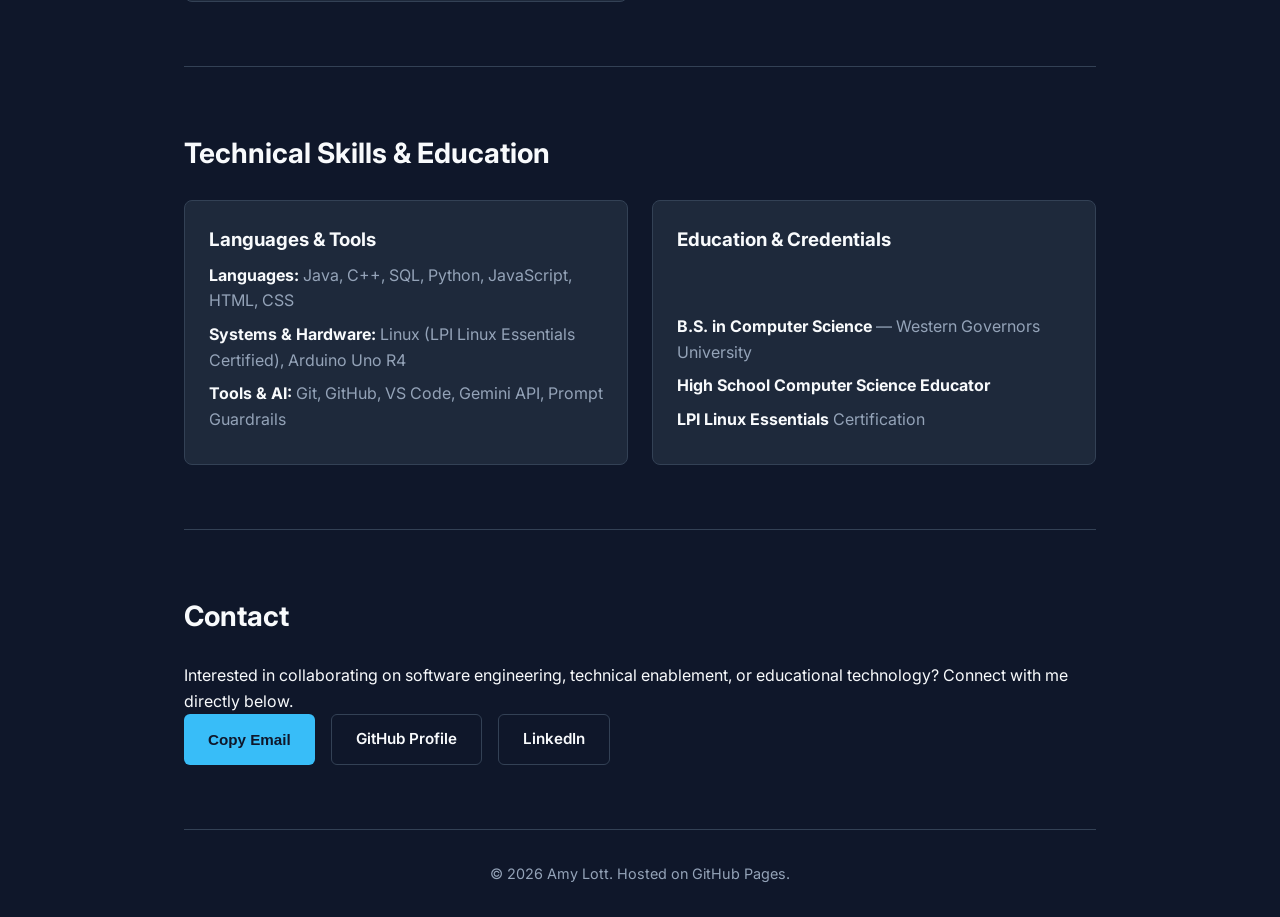
==== commit dbb26be3: "Restore index.html structure and content The HTML document structure has been restored, maintaining " ====
--- a/index.html
+++ b/index.html
@@ -109,7 +109,7 @@
 
         <section id="contact" class="section">
             <h2>Contact</h2>
-            <p>Interested in collaborating on software engineering, technical enablement, or educational technology? Reach out directly at <strong>amydlott@gmail.com</strong> or connect below.</p>
+            <p>Interested in collaborating on software engineering, technical enablement, or educational technology? Connect with me directly below.</p>
             <div class="hero-buttons">
                 <button type="button" class="btn primary" id="copy-email-btn" onclick="navigator.clipboard.writeText('amydlott@gmail.com'); this.textContent='Copied: amydlott@gmail.com'; setTimeout(() => this.textContent='Copy Email', 3000);">Copy Email</button>
                 <a href="https://github.com/AmyLott" target="_blank" rel="noopener" class="btn secondary">GitHub Profile</a>
